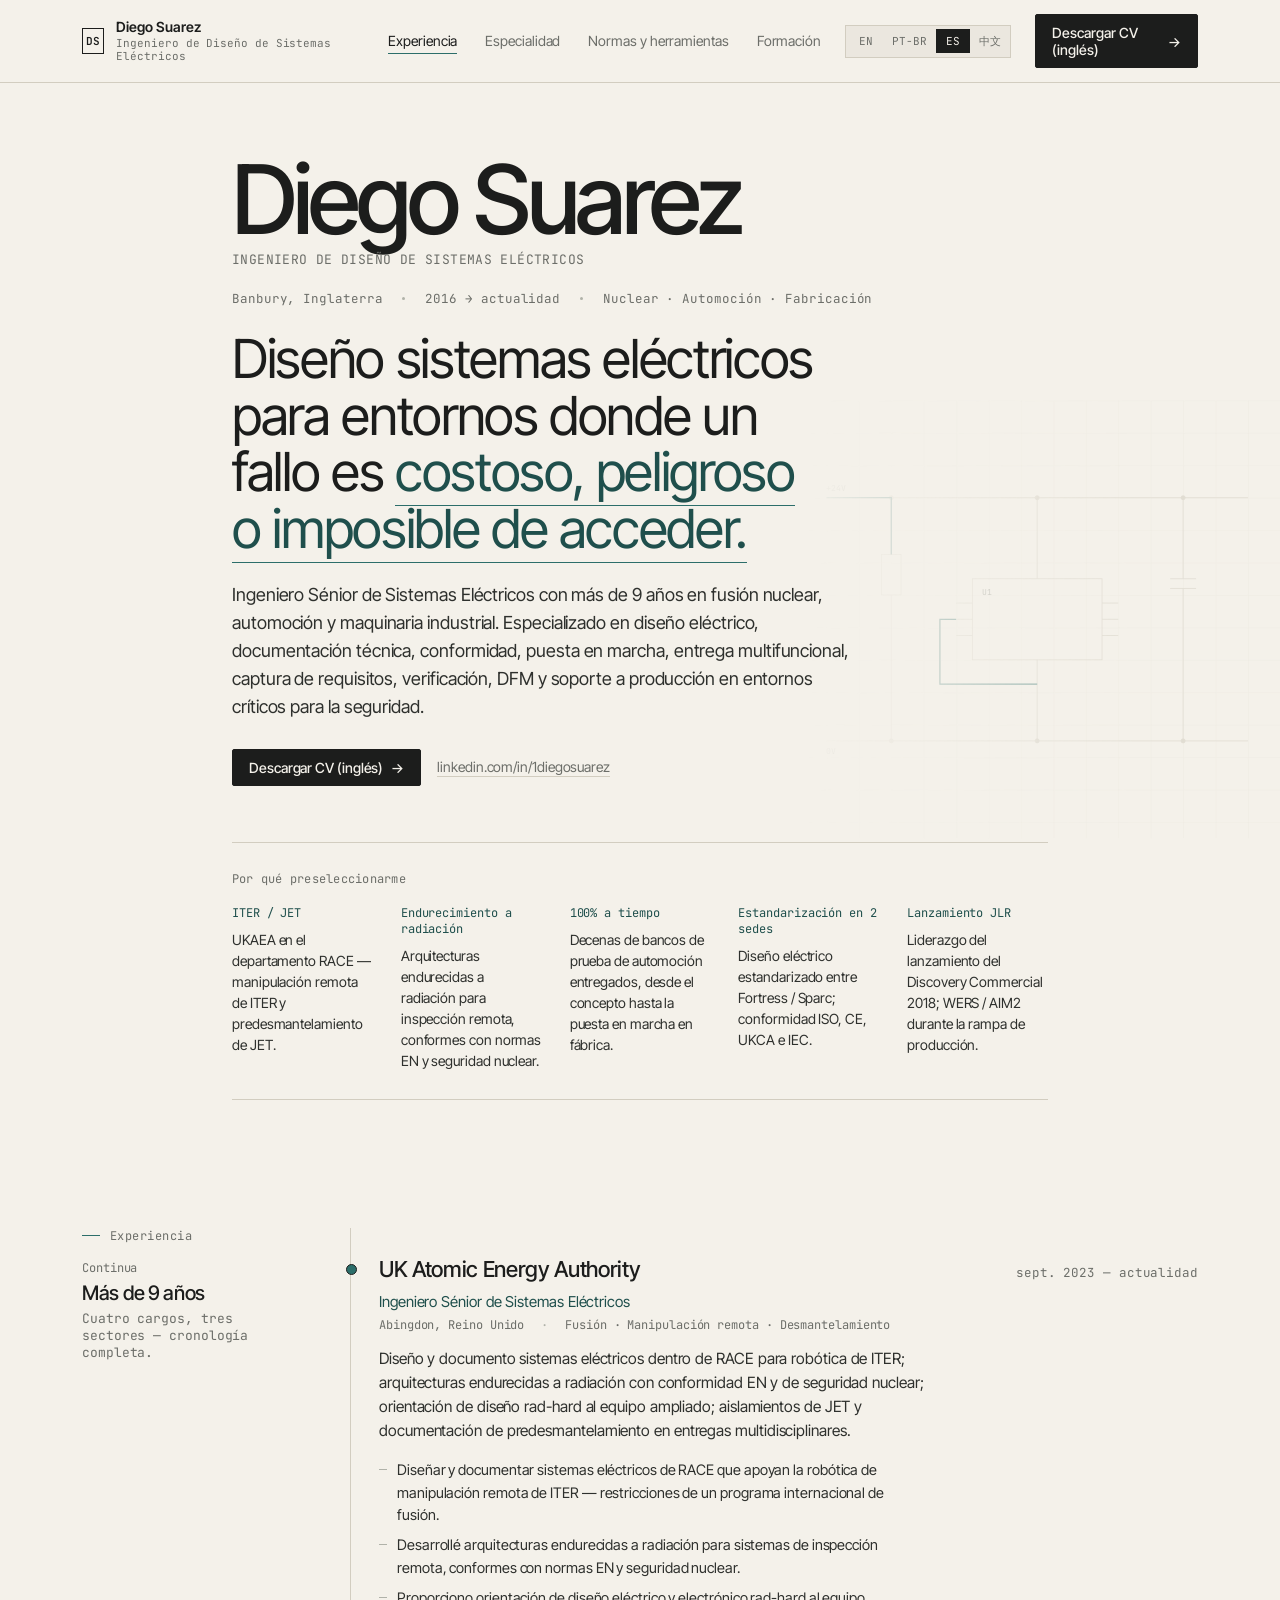
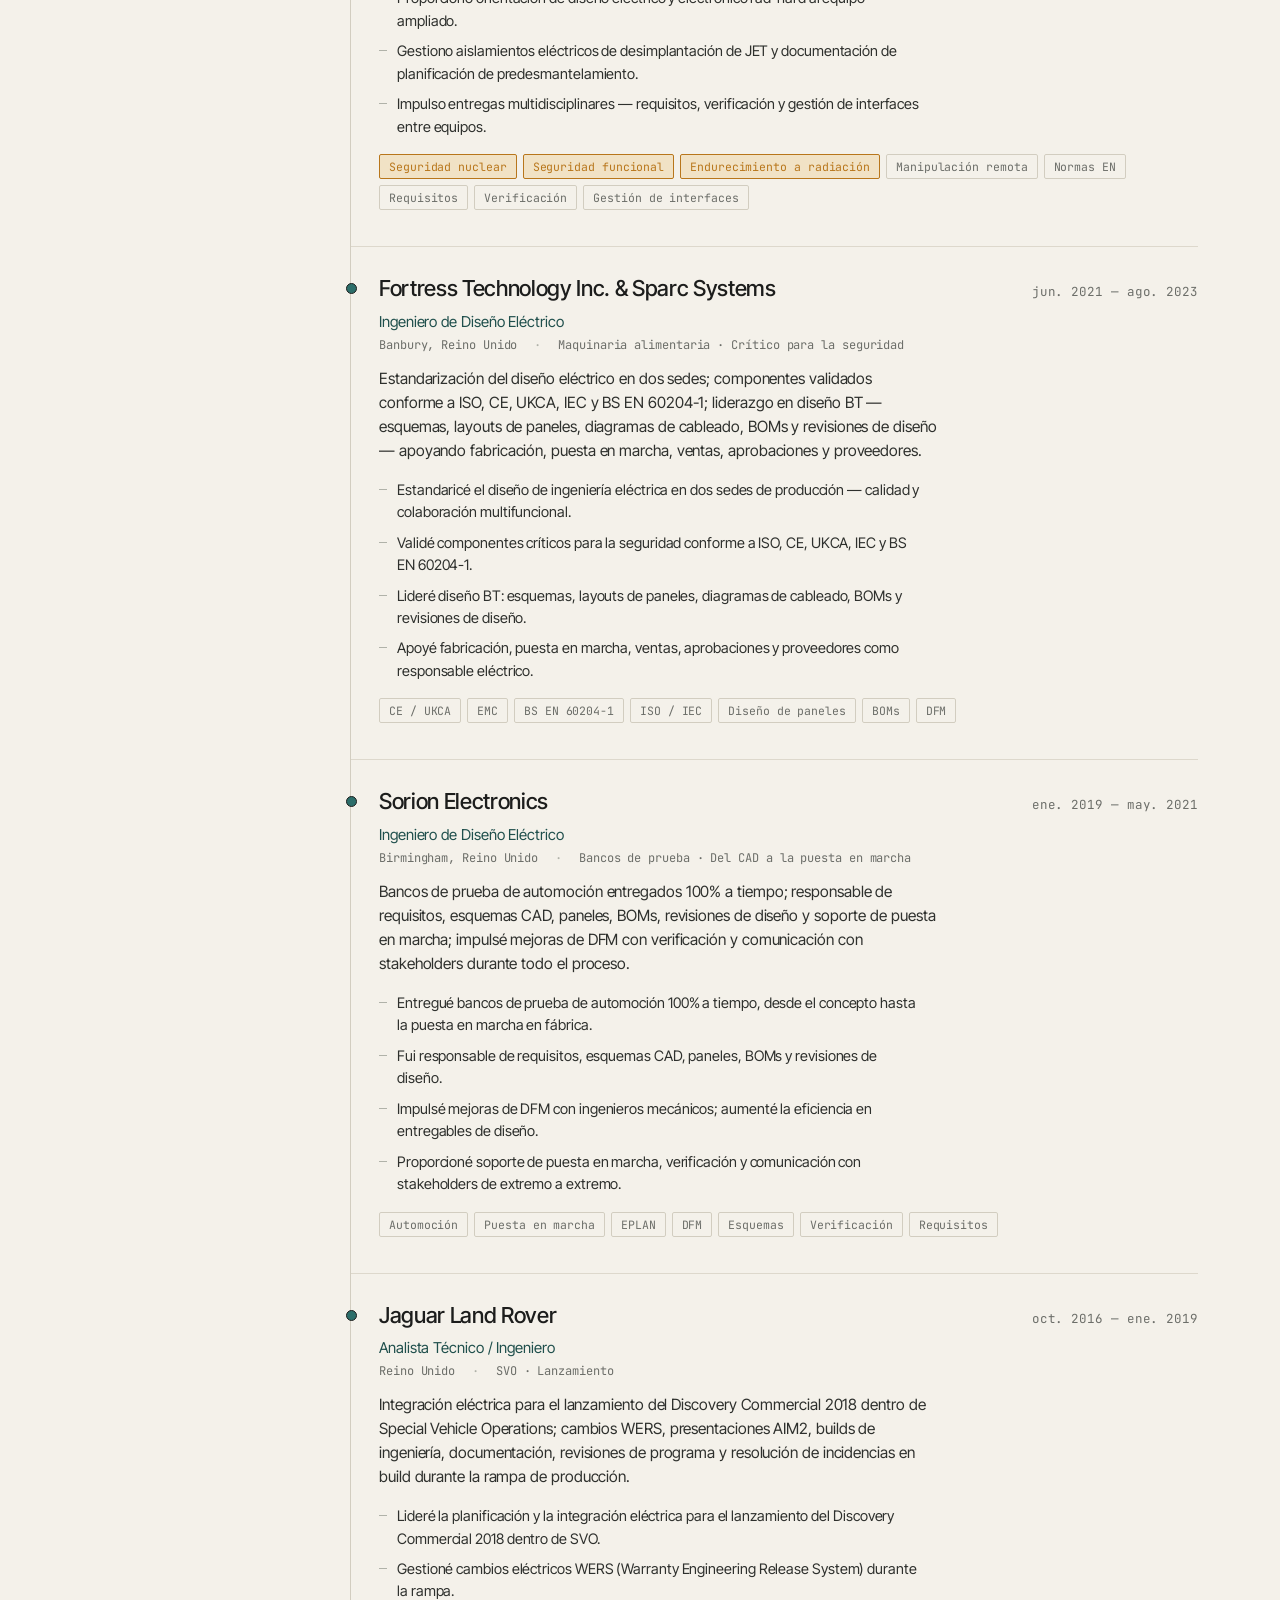
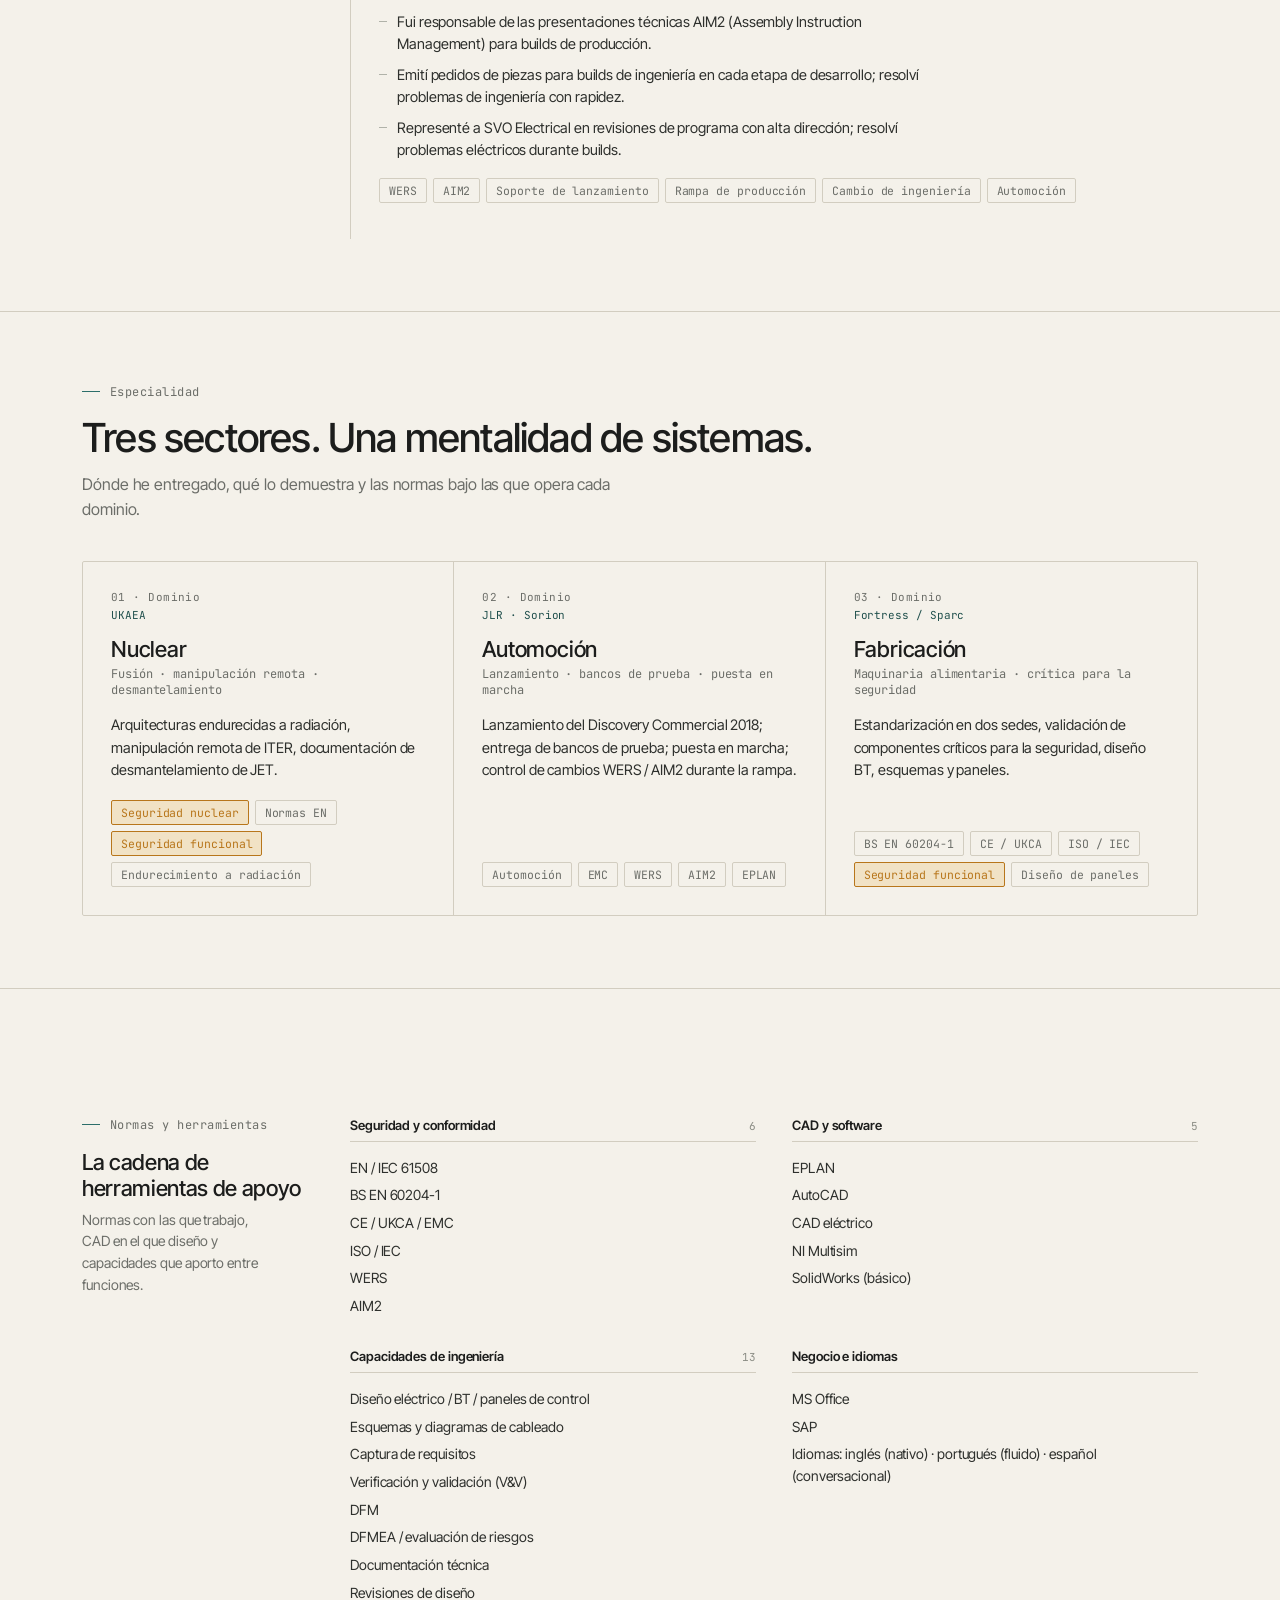
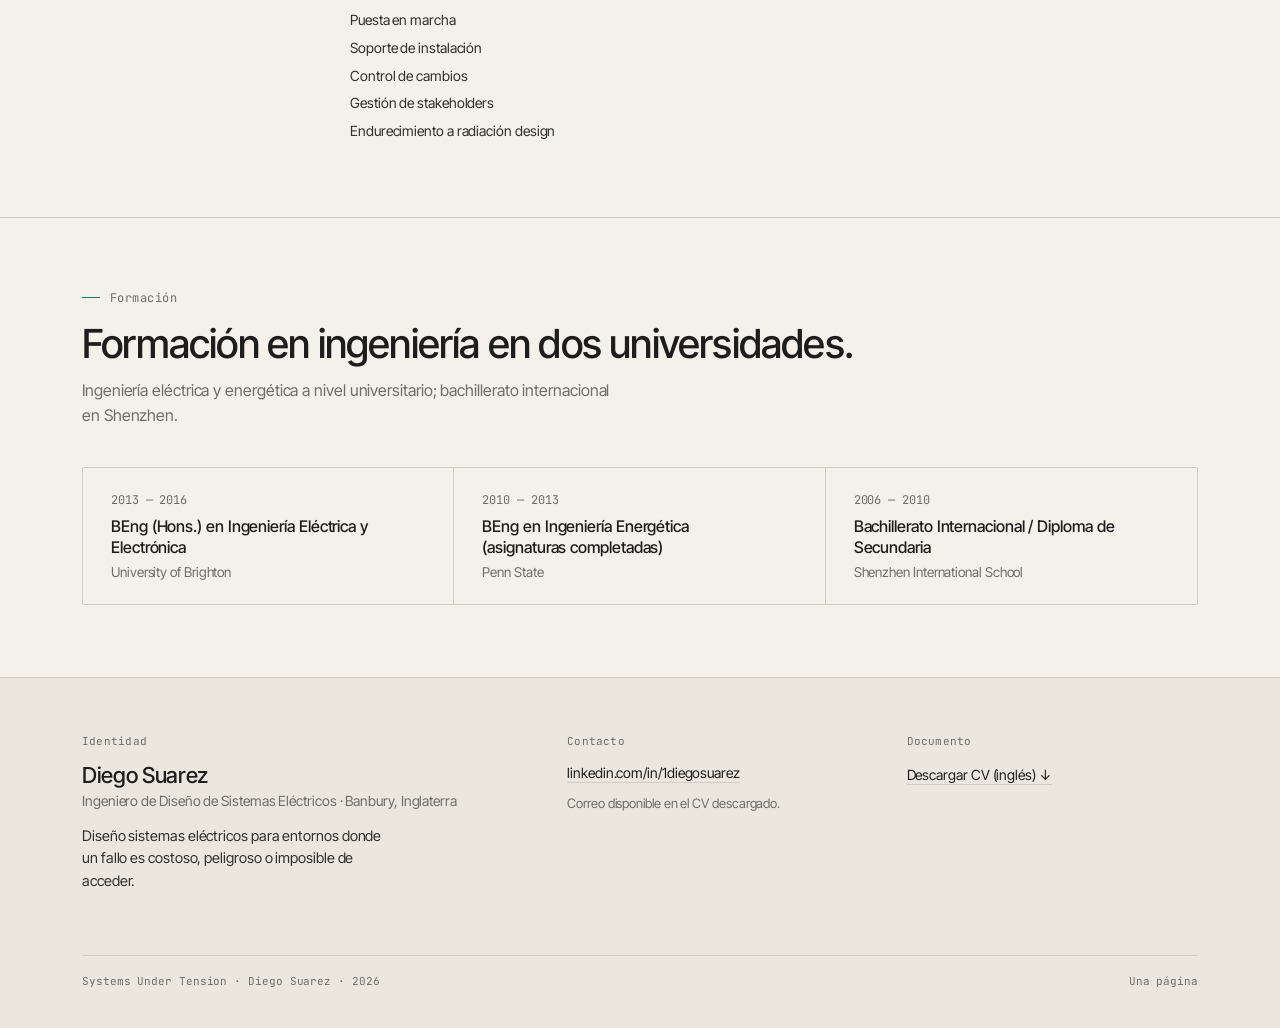
==== es/index.html @ d18a05cf "Add static multilingual CV pages" ====
<!DOCTYPE html>
<html lang="es">
<head>
<meta charset="UTF-8">
<meta name="viewport" content="width=device-width, initial-scale=1">
<title>Diego Suarez · Ingeniero Sénior de Diseño Eléctrico</title>
<meta name="description" content="Diego Suarez — Ingeniero de Diseño de Sistemas Eléctricos. Más de 9 años en fusión nuclear, automoción y maquinaria industrial.">
<link rel="preconnect" href="https://fonts.googleapis.com">
<link rel="preconnect" href="https://fonts.gstatic.com" crossorigin>
<link href="https://fonts.googleapis.com/css2?family=Inter+Tight:wght@400;500;600&family=JetBrains+Mono:wght@400;500&display=swap" rel="stylesheet">
<link rel="alternate" hreflang="en" href="../index.html">
<link rel="alternate" hreflang="pt-BR" href="../pt-br/index.html">
<link rel="alternate" hreflang="es" href="../es/index.html">
<link rel="alternate" hreflang="zh-CN" href="../zh-cn/index.html">
<link rel="alternate" hreflang="x-default" href="../index.html">
<link rel="stylesheet" href="../styles.css?v=20260503">
</head>
<body>

<header class="header">
  <div class="header-inner">
    <a href="#top" class="brand" data-jump="top">
      <div class="brand-mark">DS</div>
      <div class="brand-text">
        <div class="brand-name">Diego Suarez</div>
        <div class="brand-sub">Ingeniero de Diseño de Sistemas Eléctricos</div>
      </div>
    </a>
    <nav class="nav-links" aria-label="Secciones">
      <a href="#experience" data-jump="experience">Experiencia</a>
      <a href="#expertise" data-jump="expertise">Especialidad</a>
      <a href="#toolchain" data-jump="toolchain">Normas y herramientas</a>
      <a href="#education" data-jump="education">Formación</a>
    </nav>
    <nav class="language-switcher" aria-label="Idioma">
      <a href="../index.html" hreflang="en" lang="en">EN</a>
      <a href="../pt-br/index.html" hreflang="pt-BR" lang="pt-BR">PT-BR</a>
      <a href="../es/index.html" hreflang="es" lang="es" aria-current="page">ES</a>
      <a href="../zh-cn/index.html" hreflang="zh-CN" lang="zh-CN">中文</a>
    </nav>
    <div class="header-cta">
      <a class="btn" href="../Diego_Suarez_CV.pdf" download="Diego_Suarez_CV.pdf">
        Descargar CV (inglés) <span class="arrow">→</span>
      </a>
    </div>
  </div>
</header>

<section id="top" class="hero">
  <div class="hero-bg">
    <svg viewBox="0 0 600 540" preserveAspectRatio="xMidYMid meet" aria-hidden="true">
      <defs>
        <pattern id="sg" width="40" height="40" patternUnits="userSpaceOnUse">
          <path d="M 40 0 L 0 0 0 40" fill="none" stroke="var(--rule)" stroke-width="0.5"></path>
        </pattern>
      </defs>
      <rect width="600" height="540" fill="url(#sg)" opacity="0.7"></rect>

      <g fill="none" stroke="var(--rule)" stroke-width="1">
        <line x1="40" y1="120" x2="560" y2="120"></line>
        <line x1="40" y1="420" x2="560" y2="420"></line>

        <!-- IC -->
        <rect x="220" y="220" width="160" height="100"></rect>
        <line x1="300" y1="120" x2="300" y2="220"></line>
        <line x1="300" y1="320" x2="300" y2="420"></line>
        <line x1="220" y1="250" x2="200" y2="250"></line>
        <line x1="380" y1="250" x2="400" y2="250"></line>
        <line x1="220" y1="270" x2="200" y2="270"></line>
        <line x1="380" y1="270" x2="400" y2="270"></line>
        <line x1="220" y1="290" x2="200" y2="290"></line>
        <line x1="380" y1="290" x2="400" y2="290"></line>

        <!-- Resistor -->
        <line x1="120" y1="120" x2="120" y2="190"></line>
        <rect x="108" y="190" width="24" height="50"></rect>
        <line x1="120" y1="240" x2="120" y2="420"></line>

        <!-- Capacitor -->
        <line x1="480" y1="120" x2="480" y2="220"></line>
        <line x1="464" y1="220" x2="496" y2="220"></line>
        <line x1="464" y1="232" x2="496" y2="232"></line>
        <line x1="480" y1="232" x2="480" y2="420"></line>

        <!-- Junction dots -->
        <circle cx="120" cy="120" r="2.5" fill="var(--rule)"></circle>
        <circle cx="120" cy="420" r="2.5" fill="var(--rule)"></circle>
        <circle cx="300" cy="120" r="2.5" fill="var(--rule)"></circle>
        <circle cx="300" cy="420" r="2.5" fill="var(--rule)"></circle>
        <circle cx="480" cy="120" r="2.5" fill="var(--rule)"></circle>
        <circle cx="480" cy="420" r="2.5" fill="var(--rule)"></circle>
      </g>

      <!-- Live trace -->
      <g fill="none" stroke="var(--accent)" stroke-width="1.5">
        <path d="M 40 120 L 120 120 L 120 190" stroke-dasharray="280" stroke-dashoffset="280">
          <animate attributeName="stroke-dashoffset" from="280" to="0" dur="1.6s" fill="freeze" begin="0.4s"></animate>
        </path>
        <path d="M 200 270 L 180 270 L 180 350 L 300 350" stroke-dasharray="240" stroke-dashoffset="240">
          <animate attributeName="stroke-dashoffset" from="240" to="0" dur="1.6s" fill="freeze" begin="1s"></animate>
        </path>
      </g>

      <g font-family="var(--mono)" font-size="10" fill="var(--muted-2)">
        <text x="40" y="112">+24V</text>
        <text x="40" y="436">0V</text>
        <text x="232" y="240">U1</text>
      </g>
    </svg>
  </div>

  <div class="shell hero-inner">
    <div class="hero-name">
      <span class="hero-person">Diego Suarez</span>
      <span class="hero-role">Ingeniero de Diseño de Sistemas Eléctricos</span>
    </div>

    <div class="hero-meta">
      <span>Banbury, Inglaterra</span>
      <span>2016 → actualidad</span>
      <span>Nuclear · Automoción · Fabricación</span>
    </div>

    <h1 class="hero-title">
      Diseño sistemas eléctricos para entornos donde un fallo es <em>costoso, peligroso o imposible de acceder.</em>
    </h1>

    <p class="hero-summary">Ingeniero Sénior de Sistemas Eléctricos con más de 9 años en fusión nuclear, automoción y maquinaria industrial. Especializado en diseño eléctrico, documentación técnica, conformidad, puesta en marcha, entrega multifuncional, captura de requisitos, verificación, DFM y soporte a producción en entornos críticos para la seguridad.</p>

    <div class="hero-actions">
      <a class="btn" href="../Diego_Suarez_CV.pdf" download="Diego_Suarez_CV.pdf">
        Descargar CV (inglés) <span class="arrow">→</span>
      </a>
      <div class="contact">
        <a href="https://linkedin.com/in/1diegosuarez" target="_blank" rel="noopener noreferrer">linkedin.com/in/1diegosuarez</a>
      </div>
    </div>

    <div class="highlights">
      <div class="highlights-label">Por qué preseleccionarme</div>
      <div class="highlights-grid">
        <div class="highlight">
          <div class="h-key">ITER / JET</div>
          <div class="h-val">UKAEA en el departamento RACE — manipulación remota de ITER y predesmantelamiento de JET.</div>
        </div>
        <div class="highlight">
          <div class="h-key">Endurecimiento a radiación</div>
          <div class="h-val">Arquitecturas endurecidas a radiación para inspección remota, conformes con normas EN y seguridad nuclear.</div>
        </div>
        <div class="highlight">
          <div class="h-key">100% a tiempo</div>
          <div class="h-val">Decenas de bancos de prueba de automoción entregados, desde el concepto hasta la puesta en marcha en fábrica.</div>
        </div>
        <div class="highlight">
          <div class="h-key">Estandarización en 2 sedes</div>
          <div class="h-val">Diseño eléctrico estandarizado entre Fortress / Sparc; conformidad ISO, CE, UKCA e IEC.</div>
        </div>
        <div class="highlight">
          <div class="h-key">Lanzamiento JLR</div>
          <div class="h-val">Liderazgo del lanzamiento del Discovery Commercial 2018; WERS / AIM2 durante la rampa de producción.</div>
        </div>
      </div>
    </div>
  </div>
</section>

<section id="experience" class="section">
  <div class="shell">
    <div class="experience-grid">
      <aside class="experience-side">
        <div class="eyebrow">Experiencia</div>
        <div class="label">Continua</div>
        <div class="total">Más de 9 años</div>
        <div class="range">Cuatro cargos, tres sectores — cronología completa.</div>
      </aside>

      <div class="timeline">

        <article class="role">
          <div class="role-head">
            <div class="role-employer">UK Atomic Energy Authority</div>
            <div class="role-dates">sept. 2023 — actualidad</div>
          </div>
          <div class="role-title">Ingeniero Sénior de Sistemas Eléctricos</div>
          <div class="role-meta">
            <span>Abingdon, Reino Unido</span>
            <span class="sep">·</span>
            <span>Fusión · Manipulación remota · Desmantelamiento</span>
          </div>
          <p class="role-summary">Diseño y documento sistemas eléctricos dentro de RACE para robótica de ITER; arquitecturas endurecidas a radiación con conformidad EN y de seguridad nuclear; orientación de diseño rad-hard al equipo ampliado; aislamientos de JET y documentación de predesmantelamiento en entregas multidisciplinares.</p>
          <ul class="role-bullets">
            <li>Diseñar y documentar sistemas eléctricos de RACE que apoyan la robótica de manipulación remota de ITER — restricciones de un programa internacional de fusión.</li>
            <li>Desarrollé arquitecturas endurecidas a radiación para sistemas de inspección remota, conformes con normas EN y seguridad nuclear.</li>
            <li>Proporciono orientación de diseño eléctrico y electrónico rad-hard al equipo ampliado.</li>
            <li>Gestiono aislamientos eléctricos de desimplantación de JET y documentación de planificación de predesmantelamiento.</li>
            <li>Impulso entregas multidisciplinares — requisitos, verificación y gestión de interfaces entre equipos.</li>
          </ul>
          <div class="role-tags">
            <span class="tag amber">Seguridad nuclear</span>
            <span class="tag amber">Seguridad funcional</span>
            <span class="tag amber">Endurecimiento a radiación</span>
            <span class="tag">Manipulación remota</span>
            <span class="tag">Normas EN</span>
            <span class="tag">Requisitos</span>
            <span class="tag">Verificación</span>
            <span class="tag">Gestión de interfaces</span>
          </div>
        </article>

        <article class="role">
          <div class="role-head">
            <div class="role-employer">Fortress Technology Inc. &amp; Sparc Systems</div>
            <div class="role-dates">jun. 2021 — ago. 2023</div>
          </div>
          <div class="role-title">Ingeniero de Diseño Eléctrico</div>
          <div class="role-meta">
            <span>Banbury, Reino Unido</span>
            <span class="sep">·</span>
            <span>Maquinaria alimentaria · Crítico para la seguridad</span>
          </div>
          <p class="role-summary">Estandarización del diseño eléctrico en dos sedes; componentes validados conforme a ISO, CE, UKCA, IEC y BS EN 60204-1; liderazgo en diseño BT — esquemas, layouts de paneles, diagramas de cableado, BOMs y revisiones de diseño — apoyando fabricación, puesta en marcha, ventas, aprobaciones y proveedores.</p>
          <ul class="role-bullets">
            <li>Estandaricé el diseño de ingeniería eléctrica en dos sedes de producción — calidad y colaboración multifuncional.</li>
            <li>Validé componentes críticos para la seguridad conforme a ISO, CE, UKCA, IEC y BS EN 60204-1.</li>
            <li>Lideré diseño BT: esquemas, layouts de paneles, diagramas de cableado, BOMs y revisiones de diseño.</li>
            <li>Apoyé fabricación, puesta en marcha, ventas, aprobaciones y proveedores como responsable eléctrico.</li>
          </ul>
          <div class="role-tags">
            <span class="tag">CE / UKCA</span>
            <span class="tag">EMC</span>
            <span class="tag">BS EN 60204-1</span>
            <span class="tag">ISO / IEC</span>
            <span class="tag">Diseño de paneles</span>
            <span class="tag">BOMs</span>
            <span class="tag">DFM</span>
          </div>
        </article>

        <article class="role">
          <div class="role-head">
            <div class="role-employer">Sorion Electronics</div>
            <div class="role-dates">ene. 2019 — may. 2021</div>
          </div>
          <div class="role-title">Ingeniero de Diseño Eléctrico</div>
          <div class="role-meta">
            <span>Birmingham, Reino Unido</span>
            <span class="sep">·</span>
            <span>Bancos de prueba · Del CAD a la puesta en marcha</span>
          </div>
          <p class="role-summary">Bancos de prueba de automoción entregados 100% a tiempo; responsable de requisitos, esquemas CAD, paneles, BOMs, revisiones de diseño y soporte de puesta en marcha; impulsé mejoras de DFM con verificación y comunicación con stakeholders durante todo el proceso.</p>
          <ul class="role-bullets">
            <li>Entregué bancos de prueba de automoción 100% a tiempo, desde el concepto hasta la puesta en marcha en fábrica.</li>
            <li>Fui responsable de requisitos, esquemas CAD, paneles, BOMs y revisiones de diseño.</li>
            <li>Impulsé mejoras de DFM con ingenieros mecánicos; aumenté la eficiencia en entregables de diseño.</li>
            <li>Proporcioné soporte de puesta en marcha, verificación y comunicación con stakeholders de extremo a extremo.</li>
          </ul>
          <div class="role-tags">
            <span class="tag">Automoción</span>
            <span class="tag">Puesta en marcha</span>
            <span class="tag">EPLAN</span>
            <span class="tag">DFM</span>
            <span class="tag">Esquemas</span>
            <span class="tag">Verificación</span>
            <span class="tag">Requisitos</span>
          </div>
        </article>

        <article class="role">
          <div class="role-head">
            <div class="role-employer">Jaguar Land Rover</div>
            <div class="role-dates">oct. 2016 — ene. 2019</div>
          </div>
          <div class="role-title">Analista Técnico / Ingeniero</div>
          <div class="role-meta">
            <span>Reino Unido</span>
            <span class="sep">·</span>
            <span>SVO · Lanzamiento</span>
          </div>
          <p class="role-summary">Integración eléctrica para el lanzamiento del Discovery Commercial 2018 dentro de Special Vehicle Operations; cambios WERS, presentaciones AIM2, builds de ingeniería, documentación, revisiones de programa y resolución de incidencias en build durante la rampa de producción.</p>
          <ul class="role-bullets">
            <li>Lideré la planificación y la integración eléctrica para el lanzamiento del Discovery Commercial 2018 dentro de SVO.</li>
            <li>Gestioné cambios eléctricos WERS (Warranty Engineering Release System) durante la rampa.</li>
            <li>Fui responsable de las presentaciones técnicas AIM2 (Assembly Instruction Management) para builds de producción.</li>
            <li>Emití pedidos de piezas para builds de ingeniería en cada etapa de desarrollo; resolví problemas de ingeniería con rapidez.</li>
            <li>Representé a SVO Electrical en revisiones de programa con alta dirección; resolví problemas eléctricos durante builds.</li>
          </ul>
          <div class="role-tags">
            <span class="tag">WERS</span>
            <span class="tag">AIM2</span>
            <span class="tag">Soporte de lanzamiento</span>
            <span class="tag">Rampa de producción</span>
            <span class="tag">Cambio de ingeniería</span>
            <span class="tag">Automoción</span>
          </div>
        </article>

      </div>
    </div>
  </div>
</section>

<section id="expertise" class="section">
  <div class="shell">
    <div class="eyebrow">Especialidad</div>
    <h2 class="section-title">Tres sectores. Una mentalidad de sistemas.</h2>
    <p class="section-lede">Dónde he entregado, qué lo demuestra y las normas bajo las que opera cada dominio.</p>

    <div class="expertise-grid">

      <div class="expertise-card">
        <div class="e-num">01 · Dominio</div>
        <div class="e-where">UKAEA</div>
        <div class="e-label">Nuclear</div>
        <div class="e-sub">Fusión · manipulación remota · desmantelamiento</div>
        <p class="e-proof">Arquitecturas endurecidas a radiación, manipulación remota de ITER, documentación de desmantelamiento de JET.</p>
        <div class="e-tags">
          <span class="tag amber">Seguridad nuclear</span>
          <span class="tag">Normas EN</span>
          <span class="tag amber">Seguridad funcional</span>
          <span class="tag">Endurecimiento a radiación</span>
        </div>
      </div>

      <div class="expertise-card">
        <div class="e-num">02 · Dominio</div>
        <div class="e-where">JLR · Sorion</div>
        <div class="e-label">Automoción</div>
        <div class="e-sub">Lanzamiento · bancos de prueba · puesta en marcha</div>
        <p class="e-proof">Lanzamiento del Discovery Commercial 2018; entrega de bancos de prueba; puesta en marcha; control de cambios WERS / AIM2 durante la rampa.</p>
        <div class="e-tags">
          <span class="tag">Automoción</span>
          <span class="tag">EMC</span>
          <span class="tag">WERS</span>
          <span class="tag">AIM2</span>
          <span class="tag">EPLAN</span>
        </div>
      </div>

      <div class="expertise-card">
        <div class="e-num">03 · Dominio</div>
        <div class="e-where">Fortress / Sparc</div>
        <div class="e-label">Fabricación</div>
        <div class="e-sub">Maquinaria alimentaria · crítica para la seguridad</div>
        <p class="e-proof">Estandarización en dos sedes, validación de componentes críticos para la seguridad, diseño BT, esquemas y paneles.</p>
        <div class="e-tags">
          <span class="tag">BS EN 60204-1</span>
          <span class="tag">CE / UKCA</span>
          <span class="tag">ISO / IEC</span>
          <span class="tag amber">Seguridad funcional</span>
          <span class="tag">Diseño de paneles</span>
        </div>
      </div>

    </div>
  </div>
</section>

<section id="toolchain" class="section">
  <div class="shell">
    <div class="toolchain">
      <aside class="toolchain-side">
        <div class="eyebrow">Normas y herramientas</div>
        <h3>La cadena de herramientas de apoyo</h3>
        <p>Normas con las que trabajo, CAD en el que diseño y capacidades que aporto entre funciones.</p>
      </aside>

      <div class="toolchain-grid">
        <div class="tc-block">
          <h4>Seguridad y conformidad <span class="count">6</span></h4>
          <ul>
            <li>EN / IEC 61508</li>
            <li>BS EN 60204-1</li>
            <li>CE / UKCA / EMC</li>
            <li>ISO / IEC</li>
            <li>WERS</li>
            <li>AIM2</li>
          </ul>
        </div>
        <div class="tc-block">
          <h4>CAD y software <span class="count">5</span></h4>
          <ul>
            <li>EPLAN</li>
            <li>AutoCAD</li>
            <li>CAD eléctrico</li>
            <li>NI Multisim</li>
            <li>SolidWorks (básico)</li>
          </ul>
        </div>
        <div class="tc-block">
          <h4>Capacidades de ingeniería <span class="count">13</span></h4>
          <ul>
            <li>Diseño eléctrico / BT / paneles de control</li>
            <li>Esquemas y diagramas de cableado</li>
            <li>Captura de requisitos</li>
            <li>Verificación y validación (V&amp;V)</li>
            <li>DFM</li>
            <li>DFMEA / evaluación de riesgos</li>
            <li>Documentación técnica</li>
            <li>Revisiones de diseño</li>
            <li>Puesta en marcha</li>
            <li>Soporte de instalación</li>
            <li>Control de cambios</li>
            <li>Gestión de stakeholders</li>
            <li>Endurecimiento a radiación design</li>
          </ul>
        </div>
        <div class="tc-block">
          <h4>Negocio e idiomas</h4>
          <ul>
            <li>MS Office</li>
            <li>SAP</li>
            <li class="tc-languages">
              Idiomas: inglés (nativo) · portugués (fluido) · español (conversacional)
            </li>
          </ul>
        </div>
      </div>
    </div>
  </div>
</section>

<section id="education" class="section">
  <div class="shell">
    <div class="eyebrow">Formación</div>
    <h2 class="section-title">Formación en ingeniería en dos universidades.</h2>
    <p class="section-lede">Ingeniería eléctrica y energética a nivel universitario; bachillerato internacional en Shenzhen.</p>

    <div class="education-list">
      <div class="edu">
        <div class="e-span">2013 — 2016</div>
        <div class="e-degree">BEng (Hons.) en Ingeniería Eléctrica y Electrónica</div>
        <div class="e-inst">University of Brighton</div>
      </div>
      <div class="edu">
        <div class="e-span">2010 — 2013</div>
        <div class="e-degree">BEng en Ingeniería Energética (asignaturas completadas)</div>
        <div class="e-inst">Penn State</div>
      </div>
      <div class="edu">
        <div class="e-span">2006 — 2010</div>
        <div class="e-degree">Bachillerato Internacional / Diploma de Secundaria</div>
        <div class="e-inst">Shenzhen International School</div>
      </div>
    </div>
  </div>
</section>

<footer class="footer">
  <div class="shell">
    <div class="footer-grid">
      <div>
        <h6>Identidad</h6>
        <div class="f-name">Diego Suarez</div>
        <div class="f-role">Ingeniero de Diseño de Sistemas Eléctricos · Banbury, Inglaterra</div>
        <p class="f-positioning">Diseño sistemas eléctricos para entornos donde un fallo es costoso, peligroso o imposible de acceder.</p>
      </div>
      <div>
        <h6>Contacto</h6>
        <a href="https://linkedin.com/in/1diegosuarez" target="_blank" rel="noopener noreferrer">linkedin.com/in/1diegosuarez</a>
        <div class="f-note">Correo disponible en el CV descargado.</div>
      </div>
      <div>
        <h6>Documento</h6>
        <a class="f-cta" href="../Diego_Suarez_CV.pdf" download="Diego_Suarez_CV.pdf">Descargar CV (inglés) <span class="arrow">↓</span></a>
      </div>
    </div>
    <div class="footer-mark">
      <span>Systems Under Tension · Diego Suarez · 2026</span>
      <span>Una página</span>
    </div>
  </div>
</footer>

<script>
(function () {
  var ids = ["top", "experience", "expertise", "toolchain", "education"];
  var navLinks = document.querySelectorAll(".nav-links a");

  function setActive(id) {
    var targetId = id === "top" ? "experience" : id;
    navLinks.forEach(function (a) {
      a.classList.toggle("active", a.getAttribute("href") === "#" + targetId);
    });
  }

  if ("IntersectionObserver" in window) {
    var obs = new IntersectionObserver(function (entries) {
      entries.forEach(function (e) {
        if (e.isIntersecting) setActive(e.target.id);
      });
    }, { rootMargin: "-30% 0px -55% 0px", threshold: 0 });
    ids.forEach(function (id) {
      var el = document.getElementById(id);
      if (el) obs.observe(el);
    });
  }

  // Set initial active state for the first real nav section in view.
  var activeId = null;
  for (var i = ids.length - 1; i >= 1; i--) {
    var el = document.getElementById(ids[i]);
    if (el && el.getBoundingClientRect().top < window.innerHeight * 0.5) {
      activeId = ids[i];
      break;
    }
  }
  setActive(activeId || ids[1]);

  document.querySelectorAll("[data-jump]").forEach(function (link) {
    link.addEventListener("click", function (ev) {
      var id = link.getAttribute("data-jump");
      var el = document.getElementById(id);
      if (!el) return;
      ev.preventDefault();
      var top = el.getBoundingClientRect().top + window.scrollY - 80;
      window.scrollTo({ top: top, behavior: "smooth" });
    });
  });
})();
</script>

</body>
</html>
---- styles.css ----
/* ============================================
   SYSTEMS UNDER TENSION — Diego Suarez
   Calmer, recruiter-direct revision.
   ============================================ */

:root {
  --bg: #f4f1ea;
  --surface: #ebe7df;
  --surface-2: #e1ddd2;
  --rule: #d2cdc0;
  --rule-soft: #ddd8cc;
  --ink: #1c1d1c;
  --ink-2: #2e302d;
  --muted: #6c6e69;
  --muted-2: #8a8c84;
  --muted-3: #b0b2a9;

  --accent: #2c6e6a;
  --accent-deep: #1f4f4c;
  --accent-soft: #d4e2e0;
  --amber: #b8761b;
  --amber-soft: #f1e2c5;

  --sans: "Inter Tight", "Inter", -apple-system, BlinkMacSystemFont, "Segoe UI", "PingFang SC", "Microsoft YaHei", Helvetica, Arial, sans-serif;
  --mono: "JetBrains Mono", "IBM Plex Mono", ui-monospace, Menlo, Consolas, monospace;
}

* { box-sizing: border-box; }

html, body {
  margin: 0; padding: 0;
  background: var(--bg);
  color: var(--ink);
  font-family: var(--sans);
  -webkit-font-smoothing: antialiased;
  letter-spacing: -0.005em;
  scroll-behavior: smooth;
  font-size: 16px;
}

@media (prefers-reduced-motion: reduce) {
  html { scroll-behavior: auto; }
  * { animation-duration: 0.001ms !important; transition-duration: 0.001ms !important; }
  .hero-bg svg animate { display: none !important; }
  .hero-bg svg [stroke-dashoffset] { stroke-dashoffset: 0 !important; }
}

a { color: inherit; }
button { font-family: inherit; }
::selection { background: var(--accent); color: #fff; }

.shell { width: 100%; max-width: 1180px; margin: 0 auto; padding: 0 32px; }
@media (max-width: 768px) { .shell { padding: 0 20px; } }

.section { padding: 72px 0; position: relative; }
.section + .section { border-top: 1px solid var(--rule); }
@media (max-width: 768px) { .section { padding: 48px 0; } }

.eyebrow {
  font-family: var(--mono);
  font-size: 12px;
  letter-spacing: 0.04em;
  color: var(--muted);
  margin-bottom: 16px;
  display: flex;
  align-items: center;
  gap: 10px;
}
.eyebrow::before {
  content: "";
  width: 18px; height: 1px;
  background: var(--accent);
  flex-shrink: 0;
}

.section-title {
  font-size: clamp(28px, 3.2vw, 40px);
  font-weight: 500;
  letter-spacing: -0.02em;
  line-height: 1.1;
  margin: 0 0 12px;
  text-wrap: balance;
}

.section-lede {
  color: var(--muted);
  font-size: 16px;
  line-height: 1.55;
  max-width: 60ch;
  margin: 0 0 40px;
}

/* ----- Header ----- */
.header {
  position: sticky; top: 0; z-index: 50;
  background: rgba(244,241,234,0.94);
  backdrop-filter: saturate(140%) blur(8px);
  border-bottom: 1px solid var(--rule);
}
.header-inner {
  display: flex; align-items: center; justify-content: space-between;
  max-width: 1180px; margin: 0 auto;
  padding: 14px 32px;
  gap: 24px;
}
@media (max-width: 768px) { .header-inner { padding: 12px 20px; } }

.brand { display: flex; align-items: center; gap: 12px; text-decoration: none; }
.brand-mark {
  width: 26px; height: 26px;
  border: 1px solid var(--ink);
  display: grid; place-items: center;
  font-family: var(--mono);
  font-size: 11px; font-weight: 600;
  letter-spacing: 0.02em;
  background: var(--bg);
}
.brand-text { line-height: 1.15; }
.brand-name { font-size: 14px; font-weight: 600; color: var(--ink); }
.brand-sub { font-family: var(--mono); font-size: 11px; color: var(--muted); margin-top: 2px; }

.nav-links { display: flex; gap: 28px; align-items: center; font-size: 14px; }
.nav-links a {
  text-decoration: none; color: var(--muted);
  transition: color 160ms ease;
  position: relative;
  padding-bottom: 2px;
  white-space: nowrap;
}
.nav-links a:hover { color: var(--ink); }
.nav-links a.active { color: var(--ink); }
.nav-links a.active::after {
  content: ""; position: absolute; left: 0; right: 0; bottom: -3px;
  height: 1px; background: var(--accent);
}
.language-switcher {
  display: inline-flex;
  align-items: center;
  gap: 2px;
  padding: 3px;
  border: 1px solid var(--rule);
  background: var(--surface);
  font-family: var(--mono);
  font-size: 11px;
  color: var(--muted);
  white-space: nowrap;
}
.language-switcher a {
  min-width: 34px;
  padding: 5px 7px;
  text-align: center;
  text-decoration: none;
  transition: background 160ms ease, color 160ms ease;
}
.language-switcher a:hover {
  color: var(--ink);
}
.language-switcher a[aria-current="page"] {
  background: var(--ink);
  color: var(--bg);
}
.header-cta { display: flex; gap: 10px; align-items: center; }

@media (max-width: 900px) {
  .header-inner { flex-direction: column; align-items: stretch; padding: 12px 0 0; gap: 0; }
  .brand, .header-cta { padding: 0 20px 12px; }
  .header-cta { display: none; }
  .nav-links {
    padding: 10px 20px;
    gap: 20px;
    overflow-x: auto;
    border-top: 1px solid var(--rule-soft);
    background: var(--surface);
    scrollbar-width: none;
  }
  .nav-links::-webkit-scrollbar { display: none; }
  .language-switcher {
    align-self: flex-start;
    margin: 10px 20px 12px;
  }
}

.btn {
  display: inline-flex; align-items: center; gap: 8px;
  border: 1px solid var(--ink);
  background: var(--ink);
  color: var(--bg);
  font-size: 14px;
  font-weight: 500;
  padding: 9px 16px;
  cursor: pointer;
  text-decoration: none;
  transition: background 160ms ease, color 160ms ease;
  border-radius: 2px;
}
.btn:hover { background: var(--bg); color: var(--ink); }
.btn .arrow { display: inline-block; transition: transform 160ms ease; }
.btn:hover .arrow { transform: translateX(2px); }

/* ----- Hero ----- */
.hero { padding: 72px 0 56px; position: relative; }
@media (max-width: 768px) { .hero { padding: 48px 0 36px; } }

.hero-bg {
  position: absolute;
  top: 0; right: 0; bottom: 0;
  width: 38%;
  pointer-events: none;
  opacity: 0.55;
  mask-image: linear-gradient(to left, black 30%, transparent 100%);
  -webkit-mask-image: linear-gradient(to left, black 30%, transparent 100%);
}
.hero-bg svg { width: 100%; height: 100%; }
@media (max-width: 900px) { .hero-bg { display: none; } }

.hero-inner { position: relative; z-index: 1; max-width: 880px; }

.hero-meta {
  display: flex; flex-wrap: wrap; gap: 12px 20px;
  font-family: var(--mono);
  font-size: 12.5px;
  color: var(--muted);
  margin-bottom: 24px;
}
.hero-meta span { display: inline-flex; align-items: center; gap: 8px; }
.hero-meta span + span::before {
  content: ""; width: 3px; height: 3px; border-radius: 50%;
  background: var(--muted-3);
  margin-right: 12px;
}

.hero-name {
  display: flex;
  flex-direction: column;
  align-items: flex-start;
  gap: 8px;
  margin-bottom: 22px;
}
.hero-person {
  font-size: clamp(56px, 8vw, 96px);
  font-weight: 500;
  letter-spacing: -0.045em;
  line-height: 0.92;
  color: var(--ink);
}
.hero-role {
  font-size: 13px;
  color: var(--muted);
  font-family: var(--mono);
  letter-spacing: 0.03em;
  text-transform: uppercase;
}

.hero-title {
  font-size: clamp(34px, 4.2vw, 56px);
  font-weight: 400;
  letter-spacing: -0.025em;
  line-height: 1.05;
  margin: 0 0 24px;
  max-width: 22ch;
  text-wrap: balance;
}
.hero-title em {
  font-style: normal;
  color: var(--accent-deep);
  border-bottom: 1px solid var(--accent);
  padding-bottom: 1px;
}

.hero-summary {
  font-size: 18px;
  line-height: 1.55;
  color: var(--ink-2);
  max-width: 62ch;
  margin: 0 0 28px;
}

.hero-actions { display: flex; gap: 12px; flex-wrap: wrap; align-items: center; }
.hero-actions .contact {
  margin-left: 4px;
  font-size: 14px;
  color: var(--muted);
  display: inline-flex;
  gap: 18px;
  flex-wrap: wrap;
}
.hero-actions .contact a {
  text-decoration: none;
  border-bottom: 1px solid var(--rule);
  padding-bottom: 1px;
  transition: color 160ms ease, border-color 160ms ease;
}
.hero-actions .contact a:hover { color: var(--ink); border-color: var(--ink); }

/* ----- Highlights strip ----- */
.highlights {
  margin-top: 56px;
  padding: 28px 0;
  border-top: 1px solid var(--rule);
  border-bottom: 1px solid var(--rule);
}
.highlights-label {
  font-family: var(--mono);
  font-size: 12px;
  color: var(--muted);
  margin-bottom: 18px;
  letter-spacing: 0.02em;
}
.highlights-grid {
  display: grid;
  grid-template-columns: repeat(5, 1fr);
  gap: 28px;
}
@media (max-width: 1000px) { .highlights-grid { grid-template-columns: repeat(2, 1fr); gap: 24px; } }
@media (max-width: 520px) { .highlights-grid { grid-template-columns: 1fr; gap: 20px; } }

.highlight .h-key {
  font-family: var(--mono);
  font-size: 12px;
  color: var(--accent-deep);
  margin-bottom: 8px;
}
.highlight .h-val {
  font-size: 14px;
  line-height: 1.5;
  color: var(--ink-2);
  max-width: 32ch;
}

/* ----- Experience timeline ----- */
.experience-grid {
  display: grid;
  grid-template-columns: 220px 1fr;
  gap: 48px;
  align-items: flex-start;
}
@media (max-width: 768px) {
  .experience-grid { grid-template-columns: 1fr; gap: 12px; }
}

.experience-side {
  position: sticky; top: 100px;
}
.experience-side .label { font-family: var(--mono); font-size: 12px; color: var(--muted); margin-bottom: 6px; }
.experience-side .total { font-size: 20px; font-weight: 500; line-height: 1.1; letter-spacing: -0.015em; }
.experience-side .range { font-family: var(--mono); font-size: 13px; color: var(--muted); margin-top: 6px; }
@media (max-width: 768px) { .experience-side { position: static; } }

.timeline {
  border-left: 1px solid var(--rule);
  padding-left: 0;
}
.role {
  position: relative;
  padding: 28px 0 36px 28px;
  border-bottom: 1px solid var(--rule-soft);
}
.role:last-child { border-bottom: none; }
.role::before {
  content: "";
  position: absolute;
  left: -5px; top: 36px;
  width: 9px; height: 9px;
  border: 1px solid var(--ink);
  background: var(--accent);
  border-radius: 50%;
}

.role-head {
  display: grid;
  grid-template-columns: 1fr auto;
  gap: 4px 16px;
  align-items: baseline;
  margin-bottom: 10px;
}
.role-employer {
  font-size: 22px;
  font-weight: 500;
  letter-spacing: -0.015em;
  line-height: 1.2;
}
.role-dates {
  font-family: var(--mono);
  font-size: 12.5px;
  color: var(--muted);
  white-space: nowrap;
  text-align: right;
}
@media (max-width: 520px) {
  .role-head { grid-template-columns: 1fr; }
  .role-dates { text-align: left; }
}
.role-title {
  font-size: 15px;
  color: var(--accent-deep);
  margin-bottom: 6px;
}
.role-meta {
  font-family: var(--mono);
  font-size: 12px;
  color: var(--muted);
  margin-bottom: 14px;
}
.role-meta .sep { margin: 0 10px; color: var(--muted-3); }

.role-summary {
  font-size: 15.5px;
  line-height: 1.55;
  color: var(--ink-2);
  margin: 0 0 16px;
  max-width: 62ch;
}

.role-bullets { margin: 0; padding: 0; list-style: none; }
.role-bullets li {
  position: relative;
  padding-left: 18px;
  font-size: 14.5px;
  line-height: 1.55;
  color: var(--ink-2);
  margin-bottom: 8px;
  max-width: 68ch;
}
.role-bullets li::before {
  content: "";
  position: absolute;
  left: 0; top: 10px;
  width: 8px; height: 1px;
  background: var(--muted-3);
}

.role-tags { display: flex; flex-wrap: wrap; gap: 6px; margin-top: 16px; }
.tag {
  font-family: var(--mono);
  font-size: 11.5px;
  border: 1px solid var(--rule);
  padding: 4px 9px;
  color: var(--muted);
  background: var(--bg);
  border-radius: 2px;
  white-space: nowrap;
}
.tag.amber { color: var(--amber); border-color: var(--amber); background: var(--amber-soft); }

/* ----- Expertise (consolidated) ----- */
.expertise-grid {
  display: grid;
  grid-template-columns: repeat(3, 1fr);
  gap: 0;
  border: 1px solid var(--rule);
  border-radius: 2px;
  background: var(--bg);
}
.expertise-card {
  padding: 28px;
  border-right: 1px solid var(--rule);
  display: flex; flex-direction: column;
  min-height: 280px;
}
.expertise-card:last-child { border-right: none; }
@media (max-width: 900px) {
  .expertise-grid { grid-template-columns: 1fr; }
  .expertise-card { border-right: none; border-bottom: 1px solid var(--rule); min-height: 0; }
  .expertise-card:last-child { border-bottom: none; }
}

.expertise-card .e-num {
  font-family: var(--mono);
  font-size: 11px;
  color: var(--muted);
  letter-spacing: 0.04em;
}
.expertise-card .e-where {
  font-family: var(--mono);
  font-size: 11px;
  color: var(--accent-deep);
  margin-top: 4px;
}
.expertise-card .e-label {
  font-size: 22px;
  font-weight: 500;
  letter-spacing: -0.01em;
  margin: 14px 0 4px;
}
.expertise-card .e-sub {
  font-family: var(--mono);
  font-size: 12px;
  color: var(--muted);
  margin-bottom: 16px;
}
.expertise-card .e-proof {
  font-size: 14.5px;
  line-height: 1.55;
  color: var(--ink-2);
  margin: 0 0 18px;
}
.expertise-card .e-tags { display: flex; flex-wrap: wrap; gap: 6px; margin-top: auto; }

/* ----- Standards & toolchain split ----- */
.toolchain {
  margin-top: 56px;
  display: grid;
  grid-template-columns: 220px 1fr;
  gap: 48px;
  align-items: flex-start;
}
@media (max-width: 768px) { .toolchain { grid-template-columns: 1fr; gap: 12px; } }

.toolchain-side h3 { font-size: 22px; font-weight: 500; letter-spacing: -0.015em; margin: 0 0 8px; }
.toolchain-side p { font-size: 14px; color: var(--muted); line-height: 1.55; margin: 0; max-width: 24ch; }

.toolchain-grid {
  display: grid;
  grid-template-columns: repeat(2, 1fr);
  gap: 28px 36px;
}
@media (max-width: 600px) { .toolchain-grid { grid-template-columns: 1fr; } }

.tc-block h4 {
  font-size: 13px;
  font-weight: 600;
  margin: 0 0 12px;
  color: var(--ink);
  padding-bottom: 8px;
  border-bottom: 1px solid var(--rule);
  display: flex;
  align-items: baseline;
  justify-content: space-between;
}
.tc-block h4 .count { font-family: var(--mono); font-size: 11px; color: var(--muted-2); font-weight: 400; }
.tc-block ul { margin: 0; padding: 0; list-style: none; }
.tc-block li {
  font-size: 14px;
  line-height: 1.55;
  color: var(--ink-2);
  padding: 3px 0;
}

/* ----- Education ----- */
.education-list {
  display: grid;
  grid-template-columns: 1fr 1fr 1fr;
  gap: 0;
  border: 1px solid var(--rule);
  border-radius: 2px;
}
.edu {
  padding: 24px 28px;
  border-right: 1px solid var(--rule);
}
.edu:last-child { border-right: none; }
.edu .e-span { font-family: var(--mono); font-size: 12px; color: var(--muted); margin-bottom: 8px; }
.edu .e-degree { font-size: 16px; font-weight: 500; line-height: 1.3; margin-bottom: 6px; max-width: 28ch; }
.edu .e-inst { font-size: 13.5px; color: var(--muted); }
@media (max-width: 768px) {
  .education-list { grid-template-columns: 1fr; }
  .edu { border-right: none; border-bottom: 1px solid var(--rule); }
  .edu:last-child { border-bottom: none; }
}

/* ----- Footer ----- */
.footer {
  padding: 56px 0 40px;
  border-top: 1px solid var(--rule);
  background: var(--surface);
}
.footer-grid {
  display: grid;
  grid-template-columns: 1.5fr 1fr 1fr;
  gap: 48px;
  align-items: flex-start;
}
@media (max-width: 768px) { .footer-grid { grid-template-columns: 1fr; gap: 28px; } }

.footer h6 {
  font-family: var(--mono);
  font-size: 11px;
  color: var(--muted);
  margin: 0 0 14px;
  letter-spacing: 0.02em;
  font-weight: 400;
}
.footer .f-name { font-size: 22px; font-weight: 500; letter-spacing: -0.015em; }
.footer .f-role { font-size: 14px; color: var(--muted); margin-top: 4px; }
.footer .f-positioning { font-size: 14.5px; line-height: 1.55; color: var(--ink-2); margin-top: 16px; max-width: 38ch; }
.footer a {
  font-size: 14px;
  text-decoration: none;
  color: var(--ink);
  display: inline-block;
  border-bottom: 1px solid var(--rule);
  padding-bottom: 1px;
  margin-bottom: 8px;
  transition: color 160ms ease, border-color 160ms ease;
}
.footer a:hover { color: var(--accent-deep); border-color: var(--accent); }
.footer .f-cta { margin-top: 4px; }
.footer .f-note { font-size: 13px; color: var(--muted); margin-top: 4px; }

.footer-mark {
  margin-top: 48px;
  padding-top: 18px;
  border-top: 1px solid var(--rule);
  display: flex; justify-content: space-between;
  font-family: var(--mono);
  font-size: 11px;
  color: var(--muted);
  flex-wrap: wrap;
  gap: 8px;
}
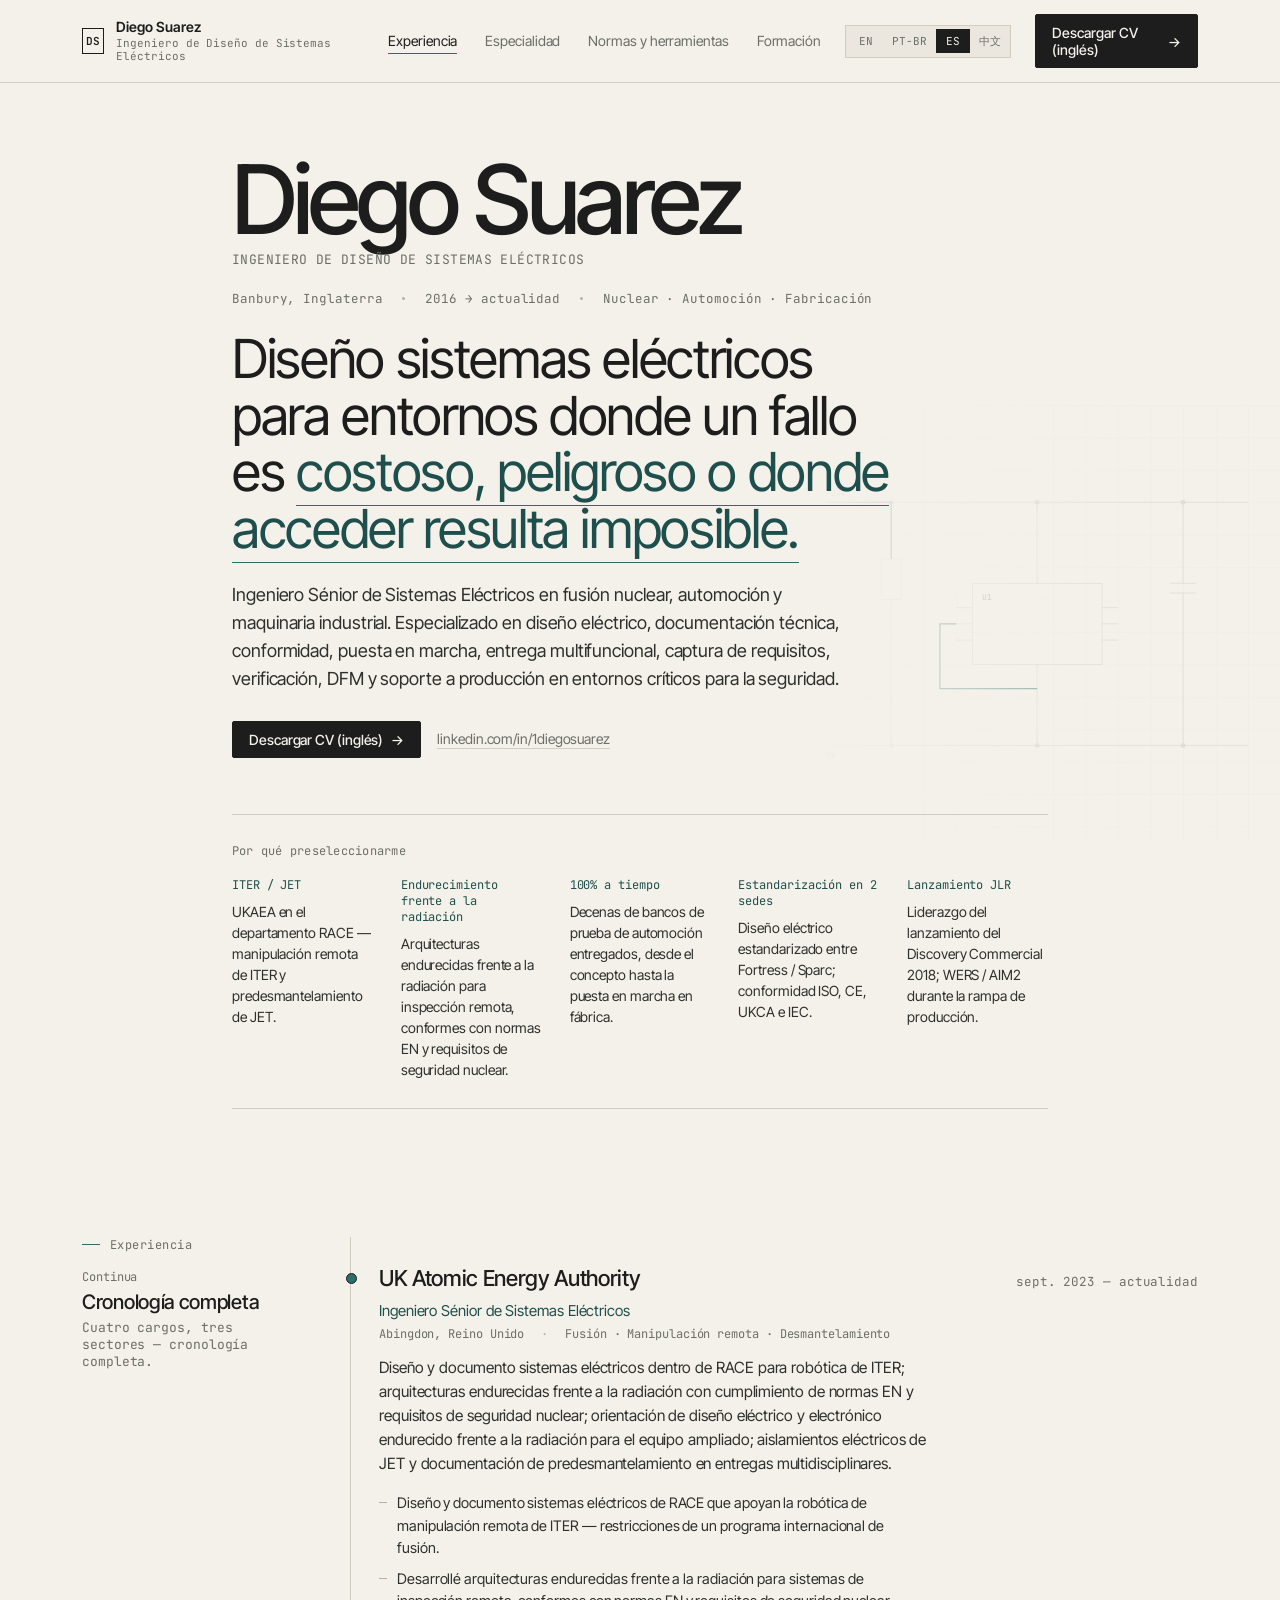
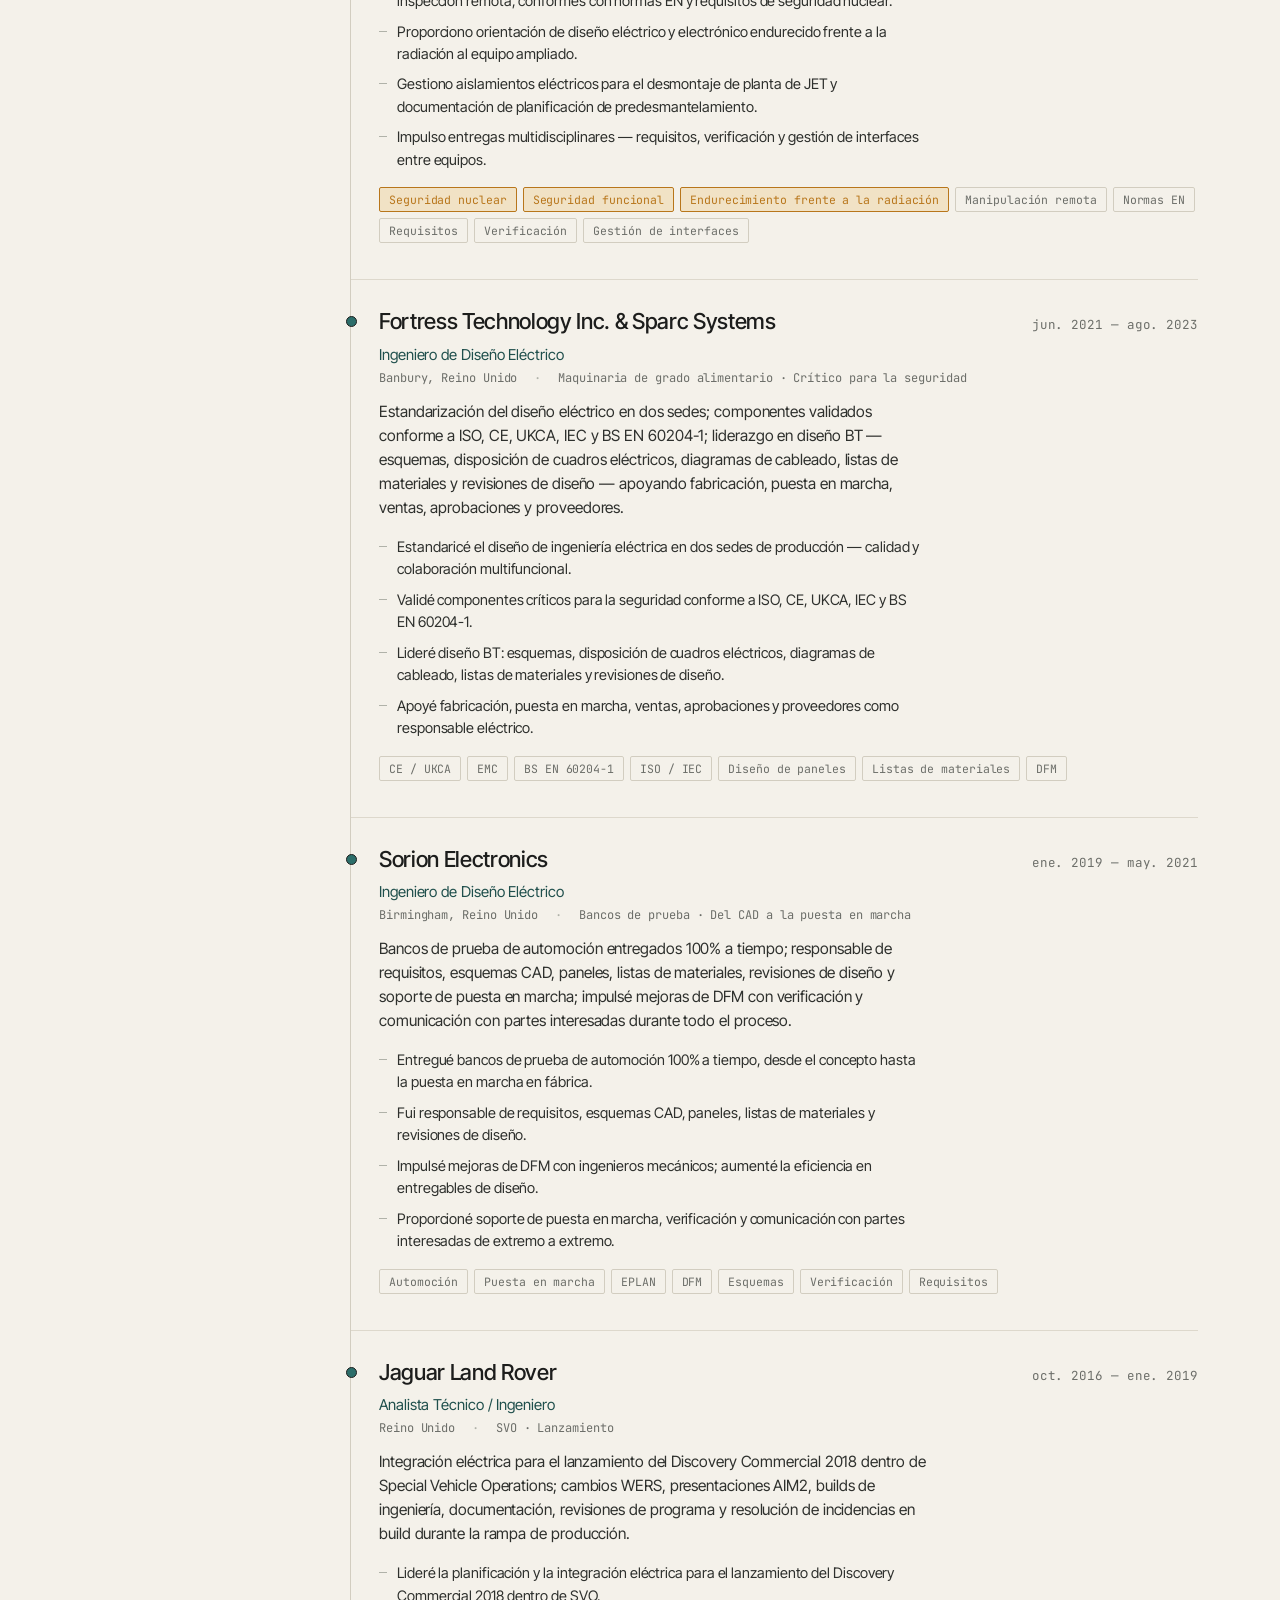
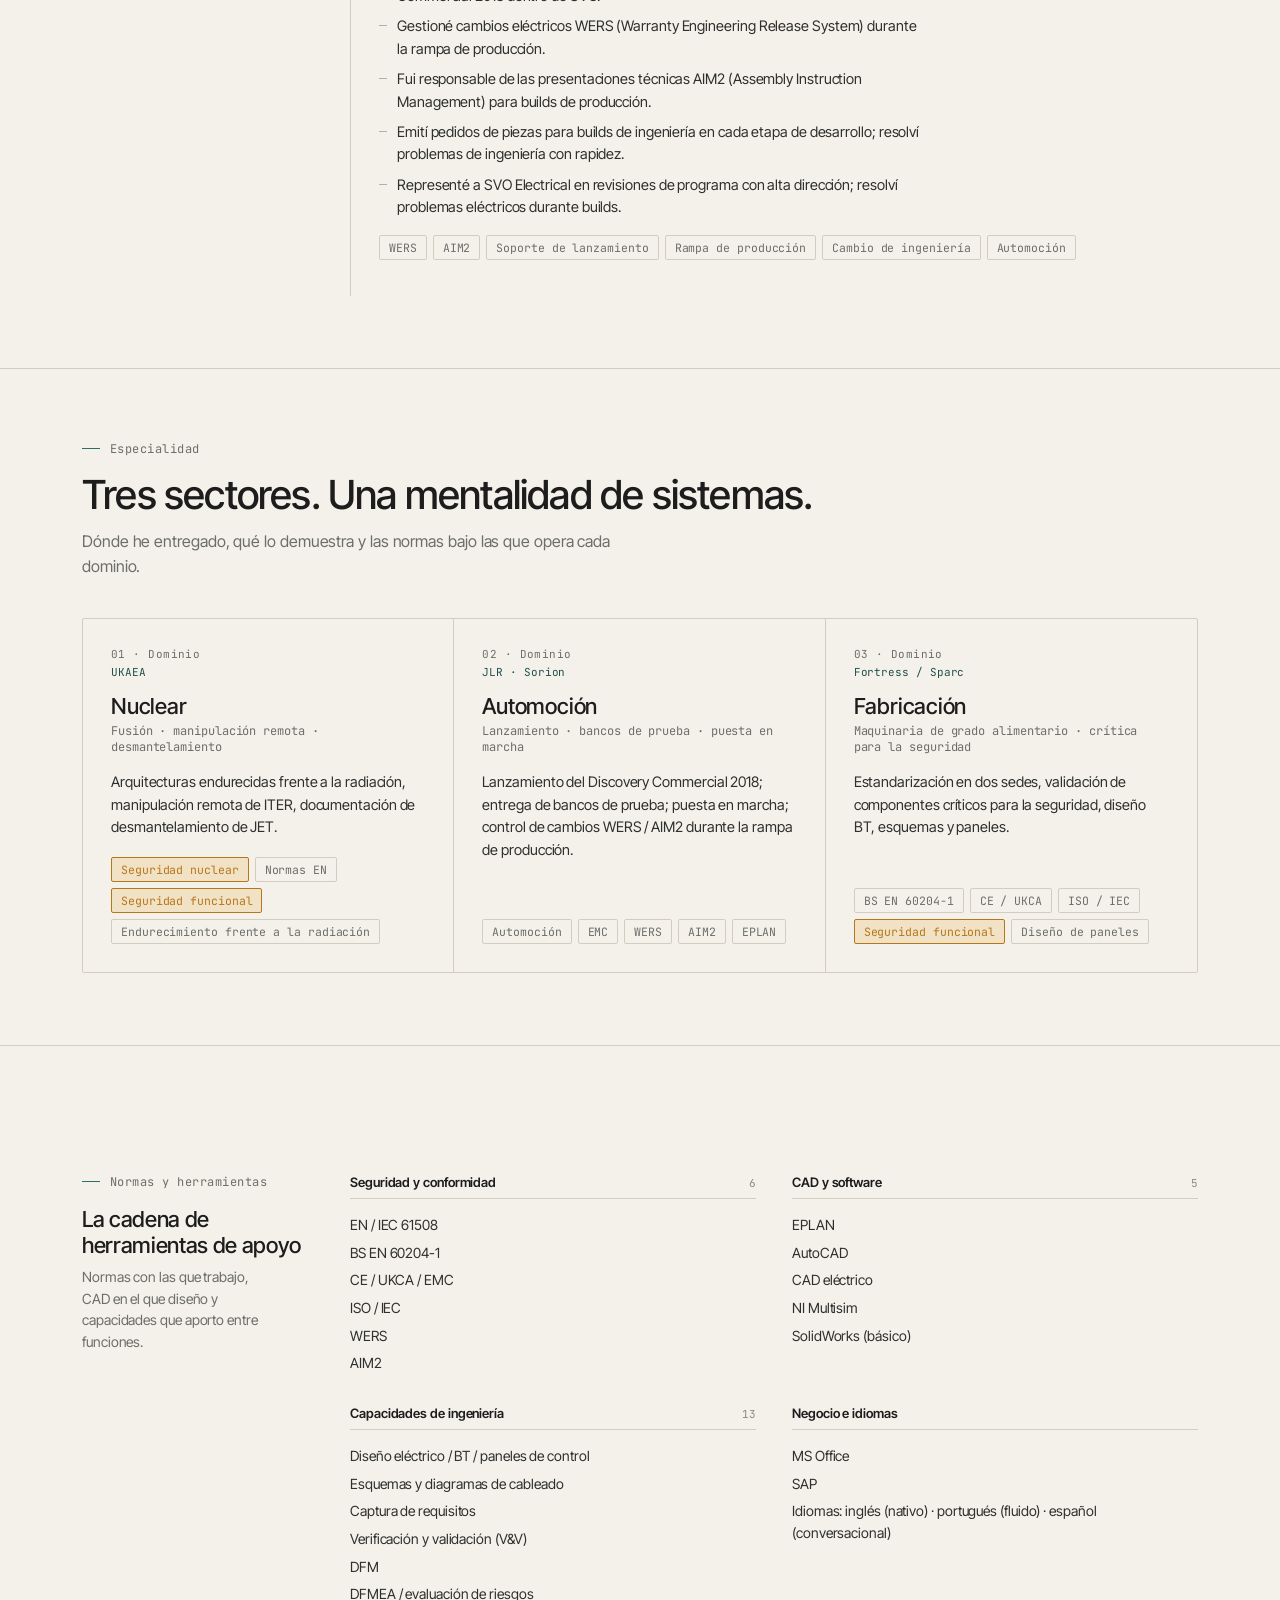
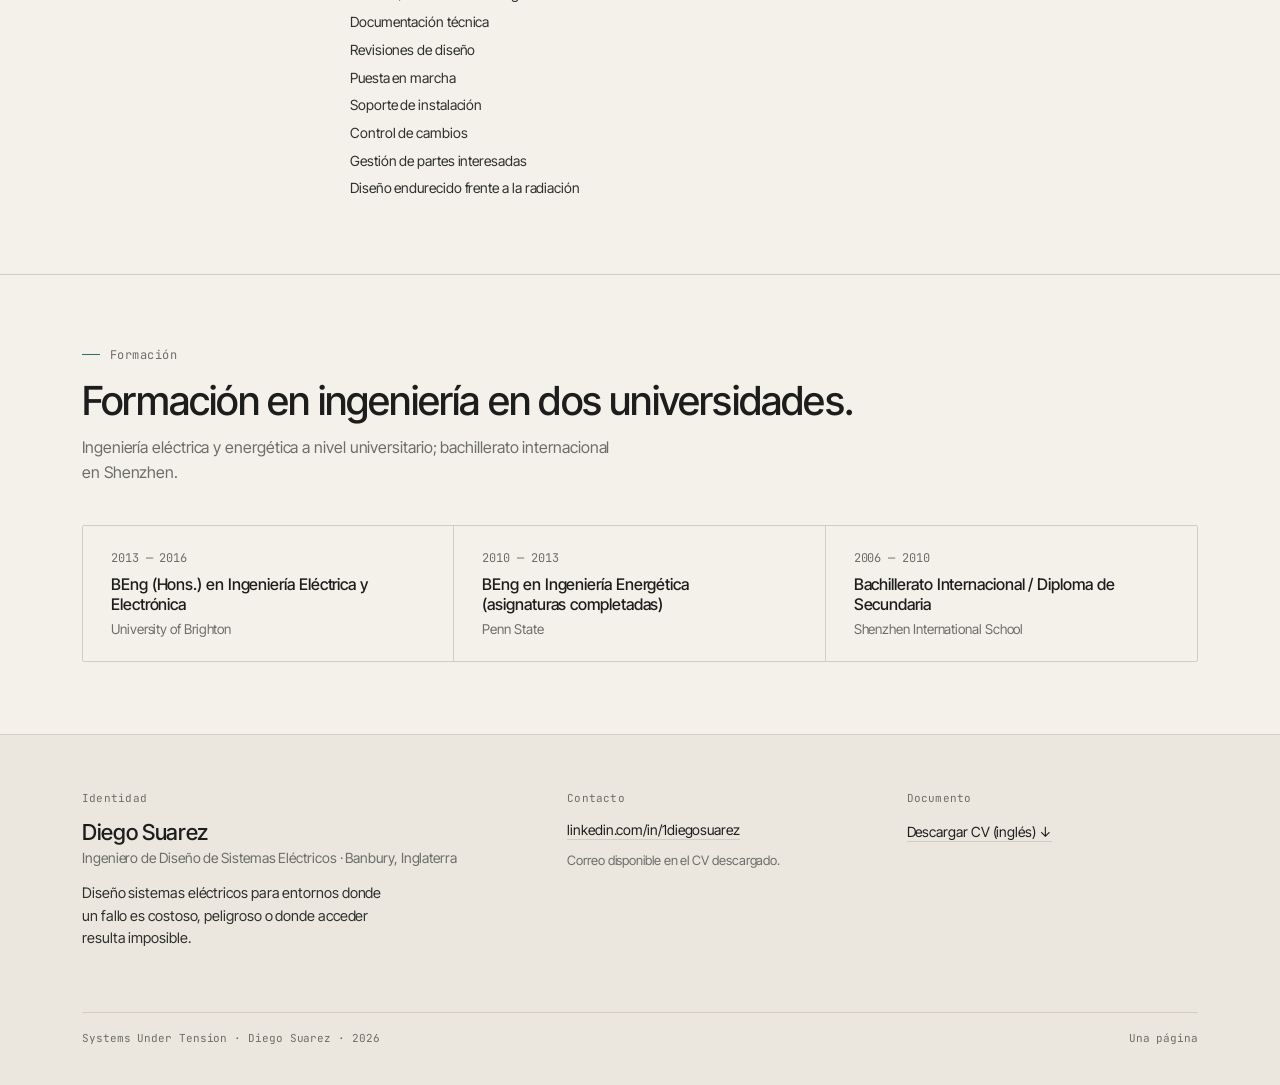
==== commit a9741511: "Refine translations and remove years claim" ====
--- a/es/index.html
+++ b/es/index.html
@@ -4,7 +4,7 @@
 <meta charset="UTF-8">
 <meta name="viewport" content="width=device-width, initial-scale=1">
 <title>Diego Suarez · Ingeniero Sénior de Diseño Eléctrico</title>
-<meta name="description" content="Diego Suarez — Ingeniero de Diseño de Sistemas Eléctricos. Más de 9 años en fusión nuclear, automoción y maquinaria industrial.">
+<meta name="description" content="Diego Suarez — Ingeniero de Diseño de Sistemas Eléctricos en fusión nuclear, automoción y maquinaria industrial.">
 <link rel="preconnect" href="https://fonts.googleapis.com">
 <link rel="preconnect" href="https://fonts.gstatic.com" crossorigin>
 <link href="https://fonts.googleapis.com/css2?family=Inter+Tight:wght@400;500;600&family=JetBrains+Mono:wght@400;500&display=swap" rel="stylesheet">
@@ -122,10 +122,10 @@
     </div>
 
     <h1 class="hero-title">
-      Diseño sistemas eléctricos para entornos donde un fallo es <em>costoso, peligroso o imposible de acceder.</em>
+      Diseño sistemas eléctricos para entornos donde un fallo es <em>costoso, peligroso o donde acceder resulta imposible.</em>
     </h1>
 
-    <p class="hero-summary">Ingeniero Sénior de Sistemas Eléctricos con más de 9 años en fusión nuclear, automoción y maquinaria industrial. Especializado en diseño eléctrico, documentación técnica, conformidad, puesta en marcha, entrega multifuncional, captura de requisitos, verificación, DFM y soporte a producción en entornos críticos para la seguridad.</p>
+    <p class="hero-summary">Ingeniero Sénior de Sistemas Eléctricos en fusión nuclear, automoción y maquinaria industrial. Especializado en diseño eléctrico, documentación técnica, conformidad, puesta en marcha, entrega multifuncional, captura de requisitos, verificación, DFM y soporte a producción en entornos críticos para la seguridad.</p>
 
     <div class="hero-actions">
       <a class="btn" href="../Diego_Suarez_CV.pdf" download="Diego_Suarez_CV.pdf">
@@ -144,8 +144,8 @@
           <div class="h-val">UKAEA en el departamento RACE — manipulación remota de ITER y predesmantelamiento de JET.</div>
         </div>
         <div class="highlight">
-          <div class="h-key">Endurecimiento a radiación</div>
-          <div class="h-val">Arquitecturas endurecidas a radiación para inspección remota, conformes con normas EN y seguridad nuclear.</div>
+          <div class="h-key">Endurecimiento frente a la radiación</div>
+          <div class="h-val">Arquitecturas endurecidas frente a la radiación para inspección remota, conformes con normas EN y requisitos de seguridad nuclear.</div>
         </div>
         <div class="highlight">
           <div class="h-key">100% a tiempo</div>
@@ -170,7 +170,7 @@
       <aside class="experience-side">
         <div class="eyebrow">Experiencia</div>
         <div class="label">Continua</div>
-        <div class="total">Más de 9 años</div>
+        <div class="total">Cronología completa</div>
         <div class="range">Cuatro cargos, tres sectores — cronología completa.</div>
       </aside>
 
@@ -187,18 +187,18 @@
             <span class="sep">·</span>
             <span>Fusión · Manipulación remota · Desmantelamiento</span>
           </div>
-          <p class="role-summary">Diseño y documento sistemas eléctricos dentro de RACE para robótica de ITER; arquitecturas endurecidas a radiación con conformidad EN y de seguridad nuclear; orientación de diseño rad-hard al equipo ampliado; aislamientos de JET y documentación de predesmantelamiento en entregas multidisciplinares.</p>
+          <p class="role-summary">Diseño y documento sistemas eléctricos dentro de RACE para robótica de ITER; arquitecturas endurecidas frente a la radiación con cumplimiento de normas EN y requisitos de seguridad nuclear; orientación de diseño eléctrico y electrónico endurecido frente a la radiación para el equipo ampliado; aislamientos eléctricos de JET y documentación de predesmantelamiento en entregas multidisciplinares.</p>
           <ul class="role-bullets">
-            <li>Diseñar y documentar sistemas eléctricos de RACE que apoyan la robótica de manipulación remota de ITER — restricciones de un programa internacional de fusión.</li>
-            <li>Desarrollé arquitecturas endurecidas a radiación para sistemas de inspección remota, conformes con normas EN y seguridad nuclear.</li>
-            <li>Proporciono orientación de diseño eléctrico y electrónico rad-hard al equipo ampliado.</li>
-            <li>Gestiono aislamientos eléctricos de desimplantación de JET y documentación de planificación de predesmantelamiento.</li>
+            <li>Diseño y documento sistemas eléctricos de RACE que apoyan la robótica de manipulación remota de ITER — restricciones de un programa internacional de fusión.</li>
+            <li>Desarrollé arquitecturas endurecidas frente a la radiación para sistemas de inspección remota, conformes con normas EN y requisitos de seguridad nuclear.</li>
+            <li>Proporciono orientación de diseño eléctrico y electrónico endurecido frente a la radiación al equipo ampliado.</li>
+            <li>Gestiono aislamientos eléctricos para el desmontaje de planta de JET y documentación de planificación de predesmantelamiento.</li>
             <li>Impulso entregas multidisciplinares — requisitos, verificación y gestión de interfaces entre equipos.</li>
           </ul>
           <div class="role-tags">
             <span class="tag amber">Seguridad nuclear</span>
             <span class="tag amber">Seguridad funcional</span>
-            <span class="tag amber">Endurecimiento a radiación</span>
+            <span class="tag amber">Endurecimiento frente a la radiación</span>
             <span class="tag">Manipulación remota</span>
             <span class="tag">Normas EN</span>
             <span class="tag">Requisitos</span>
@@ -216,13 +216,13 @@
           <div class="role-meta">
             <span>Banbury, Reino Unido</span>
             <span class="sep">·</span>
-            <span>Maquinaria alimentaria · Crítico para la seguridad</span>
-          </div>
-          <p class="role-summary">Estandarización del diseño eléctrico en dos sedes; componentes validados conforme a ISO, CE, UKCA, IEC y BS EN 60204-1; liderazgo en diseño BT — esquemas, layouts de paneles, diagramas de cableado, BOMs y revisiones de diseño — apoyando fabricación, puesta en marcha, ventas, aprobaciones y proveedores.</p>
+            <span>Maquinaria de grado alimentario · Crítico para la seguridad</span>
+          </div>
+          <p class="role-summary">Estandarización del diseño eléctrico en dos sedes; componentes validados conforme a ISO, CE, UKCA, IEC y BS EN 60204-1; liderazgo en diseño BT — esquemas, disposición de cuadros eléctricos, diagramas de cableado, listas de materiales y revisiones de diseño — apoyando fabricación, puesta en marcha, ventas, aprobaciones y proveedores.</p>
           <ul class="role-bullets">
             <li>Estandaricé el diseño de ingeniería eléctrica en dos sedes de producción — calidad y colaboración multifuncional.</li>
             <li>Validé componentes críticos para la seguridad conforme a ISO, CE, UKCA, IEC y BS EN 60204-1.</li>
-            <li>Lideré diseño BT: esquemas, layouts de paneles, diagramas de cableado, BOMs y revisiones de diseño.</li>
+            <li>Lideré diseño BT: esquemas, disposición de cuadros eléctricos, diagramas de cableado, listas de materiales y revisiones de diseño.</li>
             <li>Apoyé fabricación, puesta en marcha, ventas, aprobaciones y proveedores como responsable eléctrico.</li>
           </ul>
           <div class="role-tags">
@@ -231,7 +231,7 @@
             <span class="tag">BS EN 60204-1</span>
             <span class="tag">ISO / IEC</span>
             <span class="tag">Diseño de paneles</span>
-            <span class="tag">BOMs</span>
+            <span class="tag">Listas de materiales</span>
             <span class="tag">DFM</span>
           </div>
         </article>
@@ -247,12 +247,12 @@
             <span class="sep">·</span>
             <span>Bancos de prueba · Del CAD a la puesta en marcha</span>
           </div>
-          <p class="role-summary">Bancos de prueba de automoción entregados 100% a tiempo; responsable de requisitos, esquemas CAD, paneles, BOMs, revisiones de diseño y soporte de puesta en marcha; impulsé mejoras de DFM con verificación y comunicación con stakeholders durante todo el proceso.</p>
+          <p class="role-summary">Bancos de prueba de automoción entregados 100% a tiempo; responsable de requisitos, esquemas CAD, paneles, listas de materiales, revisiones de diseño y soporte de puesta en marcha; impulsé mejoras de DFM con verificación y comunicación con partes interesadas durante todo el proceso.</p>
           <ul class="role-bullets">
             <li>Entregué bancos de prueba de automoción 100% a tiempo, desde el concepto hasta la puesta en marcha en fábrica.</li>
-            <li>Fui responsable de requisitos, esquemas CAD, paneles, BOMs y revisiones de diseño.</li>
+            <li>Fui responsable de requisitos, esquemas CAD, paneles, listas de materiales y revisiones de diseño.</li>
             <li>Impulsé mejoras de DFM con ingenieros mecánicos; aumenté la eficiencia en entregables de diseño.</li>
-            <li>Proporcioné soporte de puesta en marcha, verificación y comunicación con stakeholders de extremo a extremo.</li>
+            <li>Proporcioné soporte de puesta en marcha, verificación y comunicación con partes interesadas de extremo a extremo.</li>
           </ul>
           <div class="role-tags">
             <span class="tag">Automoción</span>
@@ -279,7 +279,7 @@
           <p class="role-summary">Integración eléctrica para el lanzamiento del Discovery Commercial 2018 dentro de Special Vehicle Operations; cambios WERS, presentaciones AIM2, builds de ingeniería, documentación, revisiones de programa y resolución de incidencias en build durante la rampa de producción.</p>
           <ul class="role-bullets">
             <li>Lideré la planificación y la integración eléctrica para el lanzamiento del Discovery Commercial 2018 dentro de SVO.</li>
-            <li>Gestioné cambios eléctricos WERS (Warranty Engineering Release System) durante la rampa.</li>
+            <li>Gestioné cambios eléctricos WERS (Warranty Engineering Release System) durante la rampa de producción.</li>
             <li>Fui responsable de las presentaciones técnicas AIM2 (Assembly Instruction Management) para builds de producción.</li>
             <li>Emití pedidos de piezas para builds de ingeniería en cada etapa de desarrollo; resolví problemas de ingeniería con rapidez.</li>
             <li>Representé a SVO Electrical en revisiones de programa con alta dirección; resolví problemas eléctricos durante builds.</li>
@@ -312,12 +312,12 @@
         <div class="e-where">UKAEA</div>
         <div class="e-label">Nuclear</div>
         <div class="e-sub">Fusión · manipulación remota · desmantelamiento</div>
-        <p class="e-proof">Arquitecturas endurecidas a radiación, manipulación remota de ITER, documentación de desmantelamiento de JET.</p>
+        <p class="e-proof">Arquitecturas endurecidas frente a la radiación, manipulación remota de ITER, documentación de desmantelamiento de JET.</p>
         <div class="e-tags">
           <span class="tag amber">Seguridad nuclear</span>
           <span class="tag">Normas EN</span>
           <span class="tag amber">Seguridad funcional</span>
-          <span class="tag">Endurecimiento a radiación</span>
+          <span class="tag">Endurecimiento frente a la radiación</span>
         </div>
       </div>
 
@@ -326,7 +326,7 @@
         <div class="e-where">JLR · Sorion</div>
         <div class="e-label">Automoción</div>
         <div class="e-sub">Lanzamiento · bancos de prueba · puesta en marcha</div>
-        <p class="e-proof">Lanzamiento del Discovery Commercial 2018; entrega de bancos de prueba; puesta en marcha; control de cambios WERS / AIM2 durante la rampa.</p>
+        <p class="e-proof">Lanzamiento del Discovery Commercial 2018; entrega de bancos de prueba; puesta en marcha; control de cambios WERS / AIM2 durante la rampa de producción.</p>
         <div class="e-tags">
           <span class="tag">Automoción</span>
           <span class="tag">EMC</span>
@@ -340,7 +340,7 @@
         <div class="e-num">03 · Dominio</div>
         <div class="e-where">Fortress / Sparc</div>
         <div class="e-label">Fabricación</div>
-        <div class="e-sub">Maquinaria alimentaria · crítica para la seguridad</div>
+        <div class="e-sub">Maquinaria de grado alimentario · crítica para la seguridad</div>
         <p class="e-proof">Estandarización en dos sedes, validación de componentes críticos para la seguridad, diseño BT, esquemas y paneles.</p>
         <div class="e-tags">
           <span class="tag">BS EN 60204-1</span>
@@ -400,8 +400,8 @@
             <li>Puesta en marcha</li>
             <li>Soporte de instalación</li>
             <li>Control de cambios</li>
-            <li>Gestión de stakeholders</li>
-            <li>Endurecimiento a radiación design</li>
+            <li>Gestión de partes interesadas</li>
+            <li>Diseño endurecido frente a la radiación</li>
           </ul>
         </div>
         <div class="tc-block">
@@ -452,7 +452,7 @@
         <h6>Identidad</h6>
         <div class="f-name">Diego Suarez</div>
         <div class="f-role">Ingeniero de Diseño de Sistemas Eléctricos · Banbury, Inglaterra</div>
-        <p class="f-positioning">Diseño sistemas eléctricos para entornos donde un fallo es costoso, peligroso o imposible de acceder.</p>
+        <p class="f-positioning">Diseño sistemas eléctricos para entornos donde un fallo es costoso, peligroso o donde acceder resulta imposible.</p>
       </div>
       <div>
         <h6>Contacto</h6>
